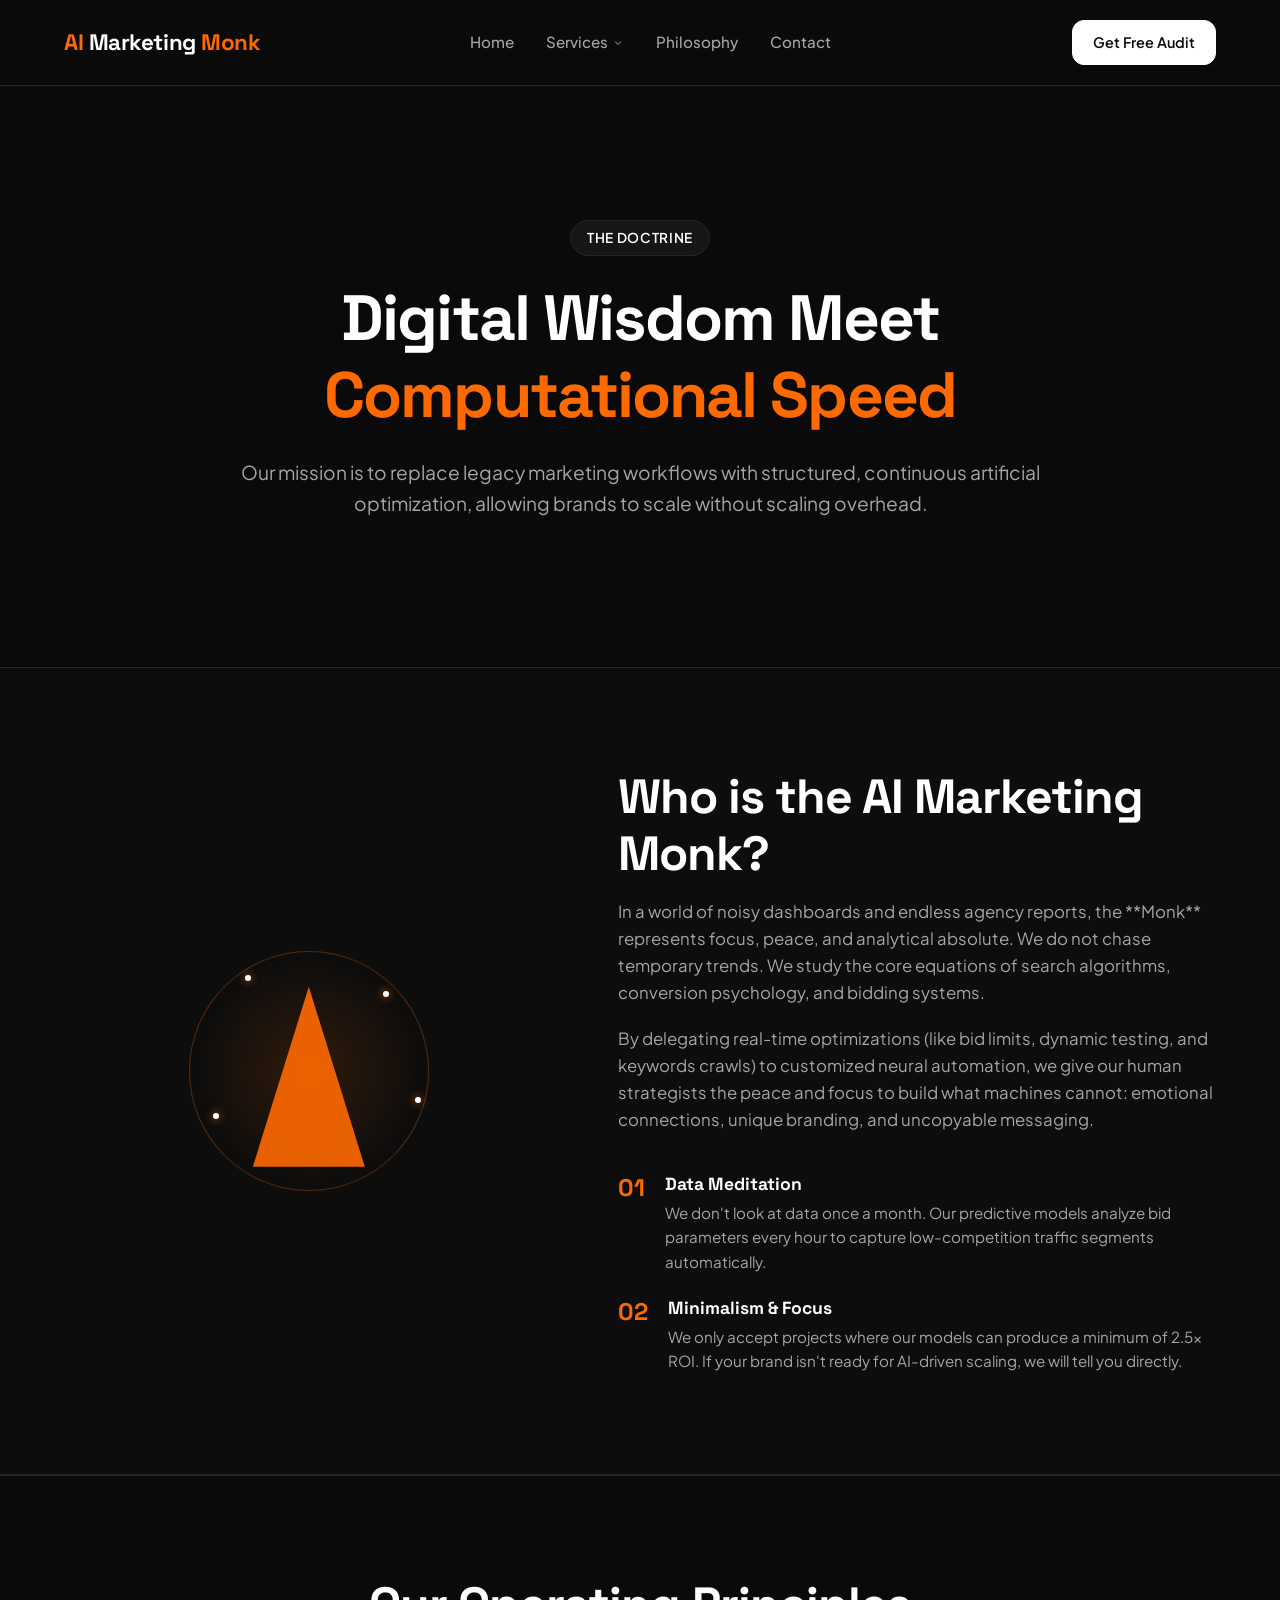
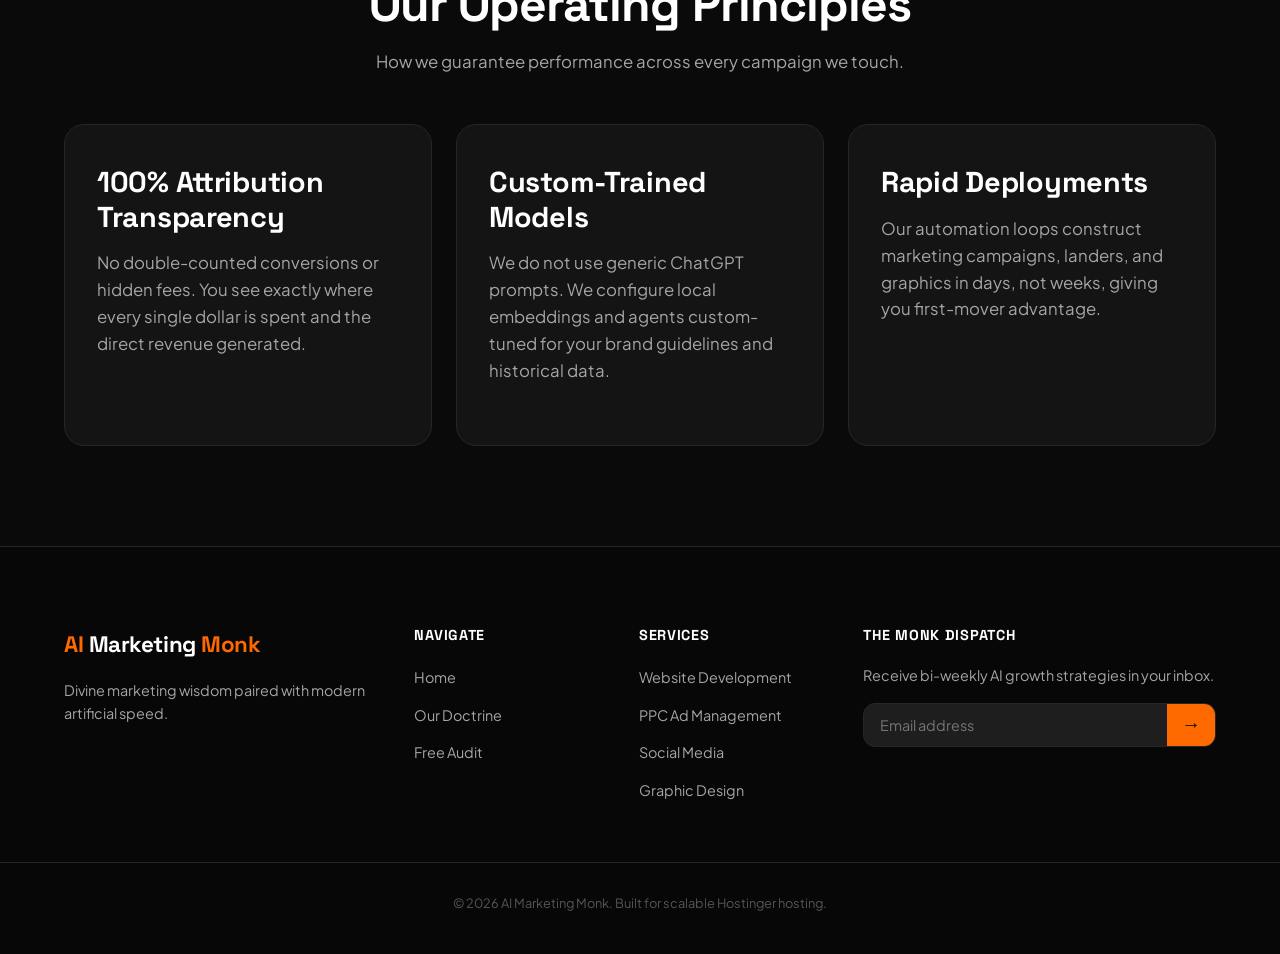
==== about.html @ 3c12ef07 "Initial commit of AI Marketing Monk website" ====
<!DOCTYPE html>
<html lang="en">
<head>
    <meta charset="UTF-8">
    <meta name="viewport" content="width=device-width, initial-scale=1.0">
    <title>Our Philosophy | AI Marketing Monk</title>
    <meta name="description" content="Learn about the doctrine of AI Marketing Monk. We merge high-level digital marketing strategy with cutting-edge artificial intelligence systems.">
    <link rel="stylesheet" href="style.css">
    <!-- Google Fonts for premium typography -->
    <link rel="preconnect" href="https://fonts.googleapis.com">
    <link rel="preconnect" href="https://fonts.gstatic.com" crossorigin>
    <link href="https://fonts.googleapis.com/css2?family=Plus+Jakarta+Sans:wght@300;400;500;600;700;800&family=Space+Grotesk:wght@400;500;700&display=swap" rel="stylesheet">
</head>
<body>

    <!-- Header Navigation -->
    <header class="main-header" id="header">
        <div class="header-container">
            <a href="index.html" class="logo">
                <span class="logo-accent">AI</span> Marketing <span class="logo-accent">Monk</span>
            </a>
            
            <nav class="nav-menu" id="nav-menu">
                <ul>
                    <li><a href="index.html" class="nav-link">Home</a></li>
                    <li class="dropdown">
                        <a href="#" class="nav-link">Services <svg viewBox="0 0 24 24" width="12" height="12" stroke="currentColor" stroke-width="2" fill="none"><polyline points="6 9 12 15 18 9"></polyline></svg></a>
                        <ul class="dropdown-menu">
                            <li><a href="web-development.html" class="dropdown-item">Website Development</a></li>
                            <li><a href="ppc.html" class="dropdown-item">PPC Ad Management</a></li>
                            <li><a href="social-media.html" class="dropdown-item">Social Media Management</a></li>
                            <li><a href="graphic-design.html" class="dropdown-item">Graphic Design</a></li>
                        </ul>
                    </li>
                    <li><a href="about.html" class="nav-link">Philosophy</a></li>
                    <li><a href="contact.html" class="nav-link">Contact</a></li>
                    <li><a href="contact.html" class="nav-cta-mobile">Get Free Audit</a></li>
                </ul>
            </nav>

            <div class="header-actions">
                <a href="contact.html" class="nav-cta">Get Free Audit</a>
                <button class="mobile-toggle" id="mobile-toggle" aria-label="Toggle Navigation Menu">
                    <span class="bar"></span>
                    <span class="bar"></span>
                    <span class="bar"></span>
                </button>
            </div>
        </div>
    </header>

    <main style="padding-top: 120px;">
        <!-- Inner Page Hero -->
        <section class="services-section" style="border: none;">
            <div class="container">
                <div class="section-header text-center" style="max-width: 800px; margin-bottom: 48px;">
                    <div class="badge">The Doctrine</div>
                    <h1>Digital Wisdom Meet <span class="text-orange">Computational Speed</span></h1>
                    <p class="section-desc" style="font-size: 1.2rem;">Our mission is to replace legacy marketing workflows with structured, continuous artificial optimization, allowing brands to scale without scaling overhead.</p>
                </div>
            </div>
        </section>

        <!-- Main Narrative Section -->
        <section class="philosophy-section" style="background-color: #0d0d0d; border-top: 1px solid var(--color-border); border-bottom: 1px solid var(--color-border);">
            <div class="container philosophy-grid">
                <div class="philosophy-visual">
                    <div class="monk-art">
                        <div class="monk-graphic">
                            <div class="glowing-halo"></div>
                            <div class="monk-silhouette" style="background-color: var(--color-primary);"></div>
                            <div class="digital-nodes">
                                <span class="node n1" style="background-color: white;"></span>
                                <span class="node n2" style="background-color: white;"></span>
                                <span class="node n3" style="background-color: white;"></span>
                                <span class="node n4" style="background-color: white;"></span>
                            </div>
                        </div>
                    </div>
                </div>
                <div class="philosophy-content">
                    <h2>Who is the AI Marketing Monk?</h2>
                    <p>In a world of noisy dashboards and endless agency reports, the **Monk** represents focus, peace, and analytical absolute. We do not chase temporary trends. We study the core equations of search algorithms, conversion psychology, and bidding systems.</p>
                    <p>By delegating real-time optimizations (like bid limits, dynamic testing, and keywords crawls) to customized neural automation, we give our human strategists the peace and focus to build what machines cannot: emotional connections, unique branding, and uncopyable messaging.</p>
                    
                    <div class="pillars" style="margin-top: 40px;">
                        <div class="pillar-item">
                            <span class="pillar-num">01</span>
                            <div>
                                <h4>Data Meditation</h4>
                                <p>We don't look at data once a month. Our predictive models analyze bid parameters every hour to capture low-competition traffic segments automatically.</p>
                            </div>
                        </div>
                        <div class="pillar-item">
                            <span class="pillar-num">02</span>
                            <div>
                                <h4>Minimalism & Focus</h4>
                                <p>We only accept projects where our models can produce a minimum of 2.5x ROI. If your brand isn't ready for AI-driven scaling, we will tell you directly.</p>
                            </div>
                        </div>
                    </div>
                </div>
            </div>
        </section>

        <!-- Our Principles -->
        <section class="services-section" style="background-color: var(--bg-main);">
            <div class="container">
                <div class="section-header text-center" style="margin-bottom: 48px;">
                    <h2>Our Operating Principles</h2>
                    <p>How we guarantee performance across every campaign we touch.</p>
                </div>
                <div class="services-grid" style="grid-template-columns: repeat(auto-fit, minmax(300px, 1fr));">
                    <div class="service-card">
                        <h3>100% Attribution Transparency</h3>
                        <p>No double-counted conversions or hidden fees. You see exactly where every single dollar is spent and the direct revenue generated.</p>
                    </div>
                    <div class="service-card">
                        <h3>Custom-Trained Models</h3>
                        <p>We do not use generic ChatGPT prompts. We configure local embeddings and agents custom-tuned for your brand guidelines and historical data.</p>
                    </div>
                    <div class="service-card">
                        <h3>Rapid Deployments</h3>
                        <p>Our automation loops construct marketing campaigns, landers, and graphics in days, not weeks, giving you first-mover advantage.</p>
                    </div>
                </div>
            </div>
        </section>
    </main>

    <!-- Footer -->
    <footer class="footer">
        <div class="container footer-grid">
            <div class="footer-brand">
                <a href="index.html" class="logo">
                    <span class="logo-accent">AI</span> Marketing <span class="logo-accent">Monk</span>
                </a>
                <p>Divine marketing wisdom paired with modern artificial speed.</p>
            </div>
            <div class="footer-links">
                <h5>Navigate</h5>
                <ul>
                    <li><a href="index.html">Home</a></li>
                    <li><a href="about.html">Our Doctrine</a></li>
                    <li><a href="contact.html">Free Audit</a></li>
                </ul>
            </div>
            <div class="footer-links">
                <h5>Services</h5>
                <ul>
                    <li><a href="web-development.html">Website Development</a></li>
                    <li><a href="ppc.html">PPC Ad Management</a></li>
                    <li><a href="social-media.html">Social Media</a></li>
                    <li><a href="graphic-design.html">Graphic Design</a></li>
                </ul>
            </div>
            <div class="footer-subscribe">
                <h5>The Monk Dispatch</h5>
                <p>Receive bi-weekly AI growth strategies in your inbox.</p>
                <form class="subscribe-form" id="newsletter-form" action="#" method="POST">
                    <input type="email" placeholder="Email address" required>
                    <button type="submit" aria-label="Subscribe">→</button>
                </form>
                <div id="subscribe-success" class="subscribe-success hidden">Subscribed!</div>
            </div>
        </div>
        <div class="footer-bottom text-center">
            <p>&copy; 2026 AI Marketing Monk. Built for scalable Hostinger hosting.</p>
        </div>
    </footer>

    <script src="app.js"></script>
</body>
</html>
---- style.css ----
/* CSS Variables & Design System Tokens */
:root {
    --bg-main: #0a0a0a;
    --bg-surface: #141414;
    --bg-surface-elevated: #1e1e1e;
    
    --color-primary: #ff6a00; /* Vibrant Orange */
    --color-primary-hover: #ff8533;
    --color-primary-alpha: rgba(255, 106, 0, 0.15);
    --color-primary-alpha-strong: rgba(255, 106, 0, 0.4);
    
    --color-white: #ffffff;
    --color-muted: #a5a5a5;
    --color-dark-muted: #555555;
    --color-border: #262626;
    
    --font-heading: 'Space Grotesk', sans-serif;
    --font-body: 'Plus Jakarta Sans', sans-serif;
    
    --radius-sm: 6px;
    --radius-md: 12px;
    --radius-lg: 20px;
    --radius-full: 9999px;
    
    --shadow-sm: 0 2px 8px rgba(0, 0, 0, 0.5);
    --shadow-md: 0 8px 24px rgba(0, 0, 0, 0.7);
    --shadow-orange: 0 10px 30px rgba(255, 106, 0, 0.2);
    
    --transition-smooth: all 0.3s cubic-bezier(0.16, 1, 0.3, 1);
}

/* Reset and Base Styles */
* {
    margin: 0;
    padding: 0;
    box-sizing: border-box;
}

html {
    scroll-behavior: smooth;
    background-color: var(--bg-main);
    color: var(--color-white);
    font-family: var(--font-body);
    font-size: 16px;
    line-height: 1.6;
}

body {
    overflow-x: hidden;
}

/* Container */
.container {
    width: 100%;
    max-width: 1200px;
    margin: 0 auto;
    padding: 0 24px;
}

/* Typography */
h1, h2, h3, h4, h5, h6 {
    font-family: var(--font-heading);
    font-weight: 700;
    line-height: 1.2;
    color: var(--color-white);
}

h1 {
    font-size: clamp(2.5rem, 5vw, 4.5rem);
    margin-bottom: 24px;
    letter-spacing: -0.03em;
}

h2 {
    font-size: clamp(2rem, 4vw, 3rem);
    margin-bottom: 16px;
    letter-spacing: -0.02em;
}

h3 {
    font-size: clamp(1.3rem, 2.5vw, 1.8rem);
    margin-bottom: 12px;
    letter-spacing: -0.01em;
}

p {
    color: var(--color-muted);
    font-weight: 400;
    font-size: 1.05rem;
    margin-bottom: 20px;
}

.text-orange {
    color: var(--color-primary);
}

.text-center {
    text-align: center;
}

/* Utility Elements */
.badge {
    display: inline-flex;
    align-items: center;
    gap: 8px;
    background-color: rgba(255, 255, 255, 0.05);
    border: 1px solid var(--color-border);
    padding: 6px 16px;
    border-radius: var(--radius-full);
    font-size: 0.85rem;
    font-weight: 600;
    text-transform: uppercase;
    letter-spacing: 0.05em;
    margin-bottom: 24px;
    color: var(--color-white);
}

.badge-dot {
    width: 8px;
    height: 8px;
    border-radius: 50%;
    background-color: var(--color-primary);
    box-shadow: 0 0 10px var(--color-primary);
    display: inline-block;
}

/* Buttons */
.btn {
    display: inline-flex;
    align-items: center;
    justify-content: center;
    gap: 10px;
    padding: 14px 28px;
    font-size: 1rem;
    font-weight: 600;
    border-radius: var(--radius-md);
    cursor: pointer;
    transition: var(--transition-smooth);
    text-decoration: none;
    font-family: var(--font-body);
}

.btn-primary {
    background-color: var(--color-primary);
    color: var(--bg-main);
    border: 1px solid var(--color-primary);
}

.btn-primary:hover {
    background-color: var(--color-primary-hover);
    border-color: var(--color-primary-hover);
    transform: translateY(-2px);
    box-shadow: var(--shadow-orange);
}

.btn-secondary {
    background-color: transparent;
    color: var(--color-white);
    border: 1px solid var(--color-border);
}

.btn-secondary:hover {
    background-color: rgba(255, 255, 255, 0.05);
    border-color: var(--color-muted);
    transform: translateY(-2px);
}

.btn-block {
    display: flex;
    width: 100%;
}

/* Navigation Header */
.main-header {
    position: fixed;
    top: 0;
    left: 0;
    width: 100%;
    z-index: 100;
    background-color: rgba(10, 10, 10, 0.8);
    backdrop-filter: blur(12px);
    -webkit-backdrop-filter: blur(12px);
    border-bottom: 1px solid var(--color-border);
    transition: var(--transition-smooth);
}

.header-container {
    max-width: 1200px;
    margin: 0 auto;
    padding: 20px 24px;
    display: flex;
    align-items: center;
    justify-content: space-between;
}

.logo {
    font-family: var(--font-heading);
    font-size: 1.4rem;
    font-weight: 700;
    color: var(--color-white);
    text-decoration: none;
    letter-spacing: -0.02em;
}

.logo-accent {
    color: var(--color-primary);
}

.nav-menu ul {
    display: flex;
    list-style: none;
    gap: 32px;
    align-items: center;
}

.nav-link {
    color: var(--color-muted);
    text-decoration: none;
    font-size: 0.95rem;
    font-weight: 500;
    transition: var(--transition-smooth);
    display: flex;
    align-items: center;
    gap: 4px;
}

.nav-link:hover {
    color: var(--color-primary);
}

/* Services Dropdown */
.dropdown {
    position: relative;
}

.dropdown-menu {
    position: absolute;
    top: 100%;
    left: 50%;
    transform: translateX(-50%) translateY(15px);
    background-color: var(--bg-surface);
    border: 1px solid var(--color-border);
    border-radius: var(--radius-md);
    padding: 12px 0;
    min-width: 240px;
    display: flex; /* Always flex but hidden by opacity/visibility */
    flex-direction: column;
    box-shadow: var(--shadow-md);
    z-index: 10;
    opacity: 0;
    visibility: hidden;
    transition: opacity 0.2s ease, transform 0.2s ease, visibility 0.2s ease;
}

.dropdown-menu li {
    width: 100%;
    padding: 0;
}

.dropdown-item {
    display: block;
    padding: 10px 20px;
    color: var(--color-muted);
    text-decoration: none;
    font-size: 0.9rem;
    font-weight: 500;
    transition: var(--transition-smooth);
    text-align: left;
}

.dropdown-item:hover {
    color: var(--color-primary);
    background-color: rgba(255, 255, 255, 0.02);
}

/* Show dropdown when active (for JS) */
.dropdown.open .dropdown-menu {
    opacity: 1;
    visibility: visible;
    transform: translateX(-50%) translateY(5px);
}

@media (max-width: 768px) {
    .dropdown-menu {
        position: static;
        transform: none;
        width: 100%;
        margin-top: 8px;
        background-color: rgba(255, 255, 255, 0.02);
        border: 1px solid var(--color-border);
        box-shadow: none;
        padding: 8px 0;
        opacity: 0;
        visibility: hidden;
        display: none; /* Mobile can use display:none/block for accordion toggles */
    }
    
    .dropdown.open .dropdown-menu {
        display: flex;
        opacity: 1;
        visibility: visible;
    }
}

@keyframes fadeInDown {
    from {
        opacity: 0;
        transform: translateX(-50%) translateY(15px);
    }
    to {
        opacity: 1;
        transform: translateX(-50%) translateY(5px);
    }
}

.nav-cta {
    display: inline-block;
    background-color: var(--color-white);
    color: var(--bg-main);
    padding: 10px 20px;
    border-radius: var(--radius-md);
    text-decoration: none;
    font-size: 0.9rem;
    font-weight: 600;
    transition: var(--transition-smooth);
    border: 1px solid var(--color-white);
}

.nav-cta:hover {
    background-color: transparent;
    color: var(--color-white);
    border-color: var(--color-border);
}

.nav-cta-mobile {
    display: none;
}

.mobile-toggle {
    display: none;
    background: none;
    border: none;
    cursor: pointer;
    flex-direction: column;
    gap: 6px;
}

.mobile-toggle .bar {
    width: 24px;
    height: 2px;
    background-color: var(--color-white);
    transition: var(--transition-smooth);
}

/* Hero Section */
.hero-section {
    position: relative;
    padding: 180px 0 100px 0;
    overflow: hidden;
}

.hero-bg-decoration {
    position: absolute;
    top: -10%;
    right: -10%;
    width: 600px;
    height: 600px;
    background: radial-gradient(circle, rgba(255, 106, 0, 0.08) 0%, rgba(10, 10, 10, 0) 70%);
    z-index: -1;
    pointer-events: none;
}

.hero-grid {
    display: grid;
    grid-template-columns: 1.1fr 0.9fr;
    gap: 64px;
    align-items: center;
}

.hero-lead {
    font-size: 1.2rem;
    margin-bottom: 36px;
    line-height: 1.5;
}

.hero-actions-group {
    display: flex;
    gap: 16px;
    margin-bottom: 48px;
    flex-wrap: wrap;
}

.hero-social-proof p {
    font-size: 0.8rem;
    text-transform: uppercase;
    letter-spacing: 0.05em;
    color: var(--color-dark-muted);
    margin-bottom: 12px;
    font-weight: 600;
}

.proof-logos {
    display: flex;
    gap: 24px;
    flex-wrap: wrap;
    color: var(--color-muted);
    font-family: var(--font-heading);
    font-weight: 500;
    font-size: 0.95rem;
}

/* Dashboard Mockup Visual */
.dashboard-mockup {
    background-color: var(--bg-surface);
    border: 1px solid var(--color-border);
    border-radius: var(--radius-lg);
    overflow: hidden;
    box-shadow: var(--shadow-md);
}

.mockup-header {
    background-color: rgba(255, 255, 255, 0.02);
    border-bottom: 1px solid var(--color-border);
    padding: 14px 20px;
    display: flex;
    align-items: center;
    gap: 8px;
}

.mockup-dot {
    width: 10px;
    height: 10px;
    border-radius: 50%;
    display: inline-block;
}

.mockup-dot.red { background-color: #ff5f56; }
.mockup-dot.yellow { background-color: #ffbd2e; }
.mockup-dot.green { background-color: #27c93f; }

.mockup-title {
    margin-left: 12px;
    font-size: 0.8rem;
    font-weight: 600;
    color: var(--color-dark-muted);
    text-transform: uppercase;
    letter-spacing: 0.05em;
}

.mockup-body {
    padding: 24px;
}

.metric-row {
    display: grid;
    grid-template-columns: 1fr 1fr;
    gap: 16px;
    margin-bottom: 24px;
}

.metric-card {
    background-color: var(--bg-surface-elevated);
    border: 1px solid var(--color-border);
    border-radius: var(--radius-md);
    padding: 16px;
}

.metric-label {
    display: block;
    font-size: 0.75rem;
    color: var(--color-muted);
    margin-bottom: 4px;
    text-transform: uppercase;
    font-weight: 600;
}

.metric-val {
    font-family: var(--font-heading);
    font-size: 1.6rem;
    font-weight: 700;
}

.chart-container {
    background-color: var(--bg-surface-elevated);
    border: 1px solid var(--color-border);
    border-radius: var(--radius-md);
    padding: 20px;
    margin-bottom: 20px;
}

.chart-header {
    display: flex;
    justify-content: space-between;
    font-size: 0.8rem;
    font-weight: 600;
    margin-bottom: 24px;
}

.chart-legend {
    display: flex;
    align-items: center;
    gap: 6px;
    color: var(--color-muted);
}

.legend-color-orange {
    width: 8px;
    height: 8px;
    background-color: var(--color-primary);
    border-radius: 50%;
    display: inline-block;
}

.chart-bars {
    display: flex;
    justify-content: space-between;
    align-items: flex-end;
    height: 100px;
    padding-bottom: 8px;
}

.bar-col {
    display: flex;
    flex-direction: column;
    align-items: center;
    gap: 8px;
    width: calc(100% / 6 - 8px);
}

.bar-fill {
    width: 100%;
    background-color: rgba(255, 255, 255, 0.05);
    border-radius: 4px;
    transition: height 1s ease-in-out;
}

.bar-fill.active {
    background-color: var(--color-primary);
    box-shadow: 0 0 12px var(--color-primary);
}

.bar-col span {
    font-size: 0.7rem;
    color: var(--color-dark-muted);
    font-weight: 600;
}

.live-activity {
    border-top: 1px solid var(--color-border);
    padding-top: 16px;
}

.activity-item {
    display: flex;
    align-items: center;
    gap: 12px;
    font-size: 0.8rem;
    color: var(--color-muted);
}

.activity-status-dot {
    width: 6px;
    height: 6px;
    background-color: #27c93f;
    border-radius: 50%;
    animation: pulse 1.8s infinite;
}

@keyframes pulse {
    0% { transform: scale(0.9); opacity: 0.8; }
    50% { transform: scale(1.2); opacity: 1; }
    100% { transform: scale(0.9); opacity: 0.8; }
}

/* Services Section */
.services-section {
    padding: 100px 0;
    border-top: 1px solid var(--color-border);
    background-color: var(--bg-main);
}

.section-header {
    max-width: 600px;
    margin: 0 auto 64px auto;
}

.sub-title {
    margin-bottom: 16px;
}

.section-desc {
    font-size: 1.1rem;
}

.services-grid {
    display: grid;
    grid-template-columns: repeat(auto-fit, minmax(250px, 1fr));
    gap: 24px;
}

.service-card {
    background-color: var(--bg-surface);
    border: 1px solid var(--color-border);
    border-radius: var(--radius-lg);
    padding: 40px 32px;
    transition: var(--transition-smooth);
}

.service-card:hover {
    border-color: var(--color-primary);
    transform: translateY(-6px);
    box-shadow: var(--shadow-sm);
}

.service-icon {
    width: 48px;
    height: 48px;
    border-radius: var(--radius-md);
    background-color: var(--color-primary-alpha);
    color: var(--color-primary);
    display: flex;
    align-items: center;
    justify-content: center;
    margin-bottom: 24px;
}

.service-card h3 {
    margin-bottom: 16px;
}

.service-features {
    list-style: none;
    border-top: 1px solid var(--color-border);
    margin-top: 24px;
    padding-top: 20px;
}

.service-features li {
    font-size: 0.85rem;
    color: var(--color-muted);
    margin-bottom: 8px;
    display: flex;
    align-items: center;
    gap: 8px;
}

.service-features li::before {
    content: "▫";
    color: var(--color-primary);
    font-weight: bold;
}

/* Calculator Section */
.calculator-section {
    padding: 100px 0;
    background-color: #0d0d0d;
    border-top: 1px solid var(--color-border);
    border-bottom: 1px solid var(--color-border);
}

.calculator-grid {
    display: grid;
    grid-template-columns: 0.95fr 1.05fr;
    gap: 64px;
    align-items: center;
}

.calculator-info h2 {
    margin-top: 12px;
}

.calculator-assumptions {
    margin-top: 36px;
    display: flex;
    flex-direction: column;
    gap: 24px;
}

.assumption-item {
    display: flex;
    gap: 16px;
}

.icon-check {
    color: var(--color-primary);
    font-weight: bold;
    font-size: 1.2rem;
    line-height: 1;
}

.assumption-item strong {
    display: block;
    font-size: 1rem;
    margin-bottom: 4px;
    color: var(--color-white);
}

.assumption-item p {
    font-size: 0.9rem;
    margin: 0;
}

/* Calculator Card */
.calculator-card {
    background-color: var(--bg-surface);
    border: 1px solid var(--color-border);
    border-radius: var(--radius-lg);
    padding: 40px;
    box-shadow: var(--shadow-md);
}

.calculator-inputs {
    display: flex;
    flex-direction: column;
    gap: 28px;
    margin-bottom: 32px;
}

.input-group {
    display: flex;
    flex-direction: column;
    gap: 8px;
}

.range-labels {
    display: flex;
    justify-content: space-between;
    align-items: center;
}

.range-labels label {
    font-size: 0.9rem;
    font-weight: 600;
    color: var(--color-muted);
}

.range-value {
    font-family: var(--font-heading);
    color: var(--color-primary);
    font-weight: 700;
    font-size: 1.1rem;
}

.slider {
    -webkit-appearance: none;
    width: 100%;
    height: 6px;
    border-radius: var(--radius-full);
    background: var(--color-border);
    outline: none;
    transition: opacity .2s;
}

.slider::-webkit-slider-thumb {
    -webkit-appearance: none;
    appearance: none;
    width: 20px;
    height: 20px;
    border-radius: 50%;
    background: var(--color-primary);
    cursor: pointer;
    box-shadow: 0 0 10px rgba(255, 106, 0, 0.4);
    transition: transform 0.1s;
}

.slider::-webkit-slider-thumb:hover {
    transform: scale(1.15);
}

.slider::-moz-range-thumb {
    width: 20px;
    height: 20px;
    border-radius: 50%;
    background: var(--color-primary);
    cursor: pointer;
    box-shadow: 0 0 10px rgba(255, 106, 0, 0.4);
    transition: transform 0.1s;
}

.slider::-moz-range-thumb:hover {
    transform: scale(1.15);
}

.form-select {
    background-color: var(--bg-surface-elevated);
    border: 1px solid var(--color-border);
    color: var(--color-white);
    padding: 12px 16px;
    border-radius: var(--radius-md);
    outline: none;
    font-family: var(--font-body);
    font-size: 0.95rem;
    cursor: pointer;
}

.calculator-results {
    display: grid;
    grid-template-columns: 1fr 1fr;
    gap: 16px;
    border-top: 1px solid var(--color-border);
    padding-top: 32px;
    margin-bottom: 24px;
}

.result-box {
    background-color: rgba(255, 255, 255, 0.02);
    border: 1px solid var(--color-border);
    border-radius: var(--radius-md);
    padding: 20px;
    text-align: center;
}

.result-box.highlighted {
    border-color: var(--color-primary-alpha-strong);
    background-color: rgba(255, 106, 0, 0.02);
}

.result-title {
    display: block;
    font-size: 0.75rem;
    font-weight: 600;
    text-transform: uppercase;
    letter-spacing: 0.05em;
    margin-bottom: 8px;
    color: var(--color-muted);
}

.result-number {
    display: block;
    font-family: var(--font-heading);
    font-size: 1.8rem;
    font-weight: 700;
    margin-bottom: 4px;
}

.result-sub {
    font-size: 0.8rem;
    color: var(--color-dark-muted);
    font-weight: 500;
}

.results-footer {
    text-align: center;
    background-color: rgba(255, 255, 255, 0.02);
    border: 1px solid var(--color-border);
    border-radius: var(--radius-md);
    padding: 12px;
}

.results-footer p {
    font-size: 0.95rem;
    margin: 0;
    color: var(--color-muted);
}

.results-footer p span {
    font-weight: 700;
}

/* Philosophy Section (About Us) */
.philosophy-section {
    padding: 100px 0;
    background-color: var(--bg-main);
}

.philosophy-grid {
    display: grid;
    grid-template-columns: 0.9fr 1.1fr;
    gap: 64px;
    align-items: center;
}

.monk-graphic {
    position: relative;
    width: 320px;
    height: 320px;
    margin: 0 auto;
}

.glowing-halo {
    position: absolute;
    top: 50%;
    left: 50%;
    transform: translate(-50%, -50%);
    width: 240px;
    height: 240px;
    border-radius: 50%;
    background: radial-gradient(circle, rgba(255, 106, 0, 0.15) 0%, rgba(10, 10, 10, 0) 70%);
    border: 1px solid rgba(255, 106, 0, 0.3);
}

.monk-silhouette {
    position: absolute;
    bottom: 20%;
    left: 50%;
    transform: translateX(-50%);
    width: 140px;
    height: 180px;
    background-color: var(--color-white);
    clip-path: polygon(50% 0%, 90% 100%, 10% 100%);
    opacity: 0.9;
}

.digital-nodes .node {
    position: absolute;
    width: 6px;
    height: 6px;
    background-color: var(--color-primary);
    border-radius: 50%;
    box-shadow: 0 0 8px var(--color-primary);
}

.digital-nodes .n1 { top: 20%; left: 30%; }
.digital-nodes .n2 { top: 25%; right: 25%; }
.digital-nodes .n3 { bottom: 35%; left: 20%; }
.digital-nodes .n4 { bottom: 40%; right: 15%; }

.pillars {
    margin-top: 36px;
    display: flex;
    flex-direction: column;
    gap: 24px;
}

.pillar-item {
    display: flex;
    gap: 20px;
}

.pillar-num {
    font-family: var(--font-heading);
    font-size: 1.5rem;
    font-weight: 700;
    color: var(--color-primary);
    line-height: 1.2;
}

.pillar-item h4 {
    margin-bottom: 6px;
    font-size: 1.1rem;
}

.pillar-item p {
    font-size: 0.95rem;
    margin: 0;
}

/* Results Metrics Section */
.results-section {
    padding: 100px 0;
    background-color: #0d0d0d;
    border-top: 1px solid var(--color-border);
}

.results-grid {
    display: grid;
    grid-template-columns: repeat(auto-fit, minmax(250px, 1fr));
    gap: 24px;
}

.result-card {
    background-color: var(--bg-surface);
    border: 1px solid var(--color-border);
    border-radius: var(--radius-lg);
    padding: 40px;
    text-align: center;
    transition: var(--transition-smooth);
}

.result-card:hover {
    border-color: var(--color-primary);
}

.card-metric {
    font-family: var(--font-heading);
    font-size: 3.5rem;
    font-weight: 700;
    color: var(--color-primary);
    margin-bottom: 12px;
    line-height: 1;
}

.result-card h4 {
    margin-bottom: 12px;
}

.result-card p {
    margin: 0;
    font-size: 0.95rem;
}

/* Contact Form Section */
.contact-section {
    padding: 100px 0;
    background-color: var(--bg-main);
    border-top: 1px solid var(--color-border);
}

.contact-grid {
    display: grid;
    grid-template-columns: 0.9fr 1.1fr;
    gap: 64px;
    align-items: center;
}

.contact-details {
    margin-top: 36px;
    display: flex;
    flex-direction: column;
    gap: 16px;
}

.contact-detail-item {
    display: flex;
    align-items: center;
    gap: 16px;
    color: var(--color-muted);
}

.contact-detail-item svg {
    color: var(--color-primary);
}

.contact-form-container {
    background-color: var(--bg-surface);
    border: 1px solid var(--color-border);
    border-radius: var(--radius-lg);
    padding: 40px;
    position: relative;
    min-height: 480px;
}

.contact-form {
    display: flex;
    flex-direction: column;
    gap: 20px;
    transition: opacity 0.3s ease;
}

.contact-form.hidden {
    opacity: 0;
    pointer-events: none;
}

.form-row {
    display: grid;
    grid-template-columns: 1fr 1fr;
    gap: 16px;
}

.form-group {
    display: flex;
    flex-direction: column;
    gap: 8px;
}

.form-group label {
    font-size: 0.85rem;
    font-weight: 600;
    color: var(--color-muted);
}

.form-group input,
.form-group textarea,
.form-group select {
    background-color: var(--bg-surface-elevated);
    border: 1px solid var(--color-border);
    border-radius: var(--radius-md);
    padding: 12px 16px;
    color: var(--color-white);
    font-family: var(--font-body);
    font-size: 0.95rem;
    outline: none;
    transition: var(--transition-smooth);
}

.form-group input:focus,
.form-group textarea:focus,
.form-group select:focus {
    border-color: var(--color-primary);
}

/* Success States */
.form-success-state {
    position: absolute;
    top: 50%;
    left: 50%;
    transform: translate(-50%, -50%);
    width: calc(100% - 80px);
    text-align: center;
    display: flex;
    flex-direction: column;
    align-items: center;
    gap: 16px;
    opacity: 1;
    transition: opacity 0.3s ease;
}

.form-success-state.hidden {
    opacity: 0;
    pointer-events: none;
    display: none;
}

.success-icon {
    width: 64px;
    height: 64px;
    border-radius: 50%;
    background-color: var(--color-primary-alpha);
    color: var(--color-primary);
    display: flex;
    align-items: center;
    justify-content: center;
    font-size: 1.8rem;
    font-weight: bold;
}

/* Footer styling */
.footer {
    background-color: #070707;
    border-top: 1px solid var(--color-border);
    padding: 80px 0 40px 0;
}

.footer-grid {
    display: grid;
    grid-template-columns: 1.2fr 0.7fr 0.7fr 1.4fr;
    gap: 48px;
    margin-bottom: 60px;
}

.footer-brand p {
    margin-top: 16px;
    font-size: 0.9rem;
}

.footer-links h5,
.footer-subscribe h5 {
    font-size: 0.9rem;
    text-transform: uppercase;
    letter-spacing: 0.05em;
    color: var(--color-white);
    margin-bottom: 20px;
}

.footer-links ul {
    list-style: none;
    display: flex;
    flex-direction: column;
    gap: 12px;
}

.footer-links a {
    color: var(--color-muted);
    text-decoration: none;
    font-size: 0.9rem;
    transition: var(--transition-smooth);
}

.footer-links a:hover {
    color: var(--color-primary);
}

.footer-subscribe p {
    font-size: 0.9rem;
    margin-bottom: 16px;
}

.subscribe-form {
    display: flex;
    border: 1px solid var(--color-border);
    border-radius: var(--radius-md);
    overflow: hidden;
    background-color: var(--bg-surface-elevated);
}

.subscribe-form input {
    flex: 1;
    background: none;
    border: none;
    padding: 12px 16px;
    color: var(--color-white);
    font-family: var(--font-body);
    font-size: 0.9rem;
    outline: none;
}

.subscribe-form button {
    background-color: var(--color-primary);
    color: var(--bg-main);
    border: none;
    width: 48px;
    cursor: pointer;
    font-weight: bold;
    font-size: 1.2rem;
    transition: var(--transition-smooth);
}

.subscribe-form button:hover {
    background-color: var(--color-primary-hover);
}

.subscribe-success {
    font-size: 0.85rem;
    color: var(--color-primary);
    margin-top: 8px;
}

.subscribe-success.hidden {
    display: none;
}

.footer-bottom {
    border-top: 1px solid var(--color-border);
    padding-top: 30px;
}

.footer-bottom p {
    font-size: 0.8rem;
    color: var(--color-dark-muted);
    margin: 0;
}

/* Responsive Rules */
@media (max-width: 991px) {
    .hero-grid,
    .calculator-grid,
    .philosophy-grid,
    .contact-grid {
        grid-template-columns: 1fr;
        gap: 48px;
    }
    
    .hero-visual,
    .philosophy-visual {
        order: -1;
    }
    
    .footer-grid {
        grid-template-columns: 1fr 1fr;
        gap: 36px;
    }
}

@media (max-width: 768px) {
    .nav-menu {
        position: fixed;
        top: 73px;
        left: -100%;
        width: 100%;
        height: calc(100vh - 73px);
        background-color: var(--bg-main);
        transition: var(--transition-smooth);
        padding: 40px 24px;
        border-top: 1px solid var(--color-border);
        overflow-y: auto;
    }
    
    .nav-menu.active {
        left: 0;
    }
    
    .nav-menu ul {
        flex-direction: column;
        gap: 24px;
        align-items: flex-start;
        width: 100%;
    }
    
    .nav-link {
        font-size: 1.2rem;
        width: 100%;
        display: flex;
        justify-content: space-between;
        align-items: center;
    }
    
    /* Mobile Dropdown styles */
    .dropdown {
        width: 100%;
    }
    
    .dropdown-menu {
        position: static;
        transform: none;
        width: 100%;
        margin-top: 8px;
        background-color: rgba(255, 255, 255, 0.02);
        border: 1px solid var(--color-border);
        box-shadow: none;
        padding: 8px 0;
    }
    
    .dropdown.open .dropdown-menu {
        display: flex;
    }
    
    .dropdown-item {
        padding: 10px 20px;
        font-size: 1rem;
    }
    
    .nav-cta {
        display: none;
    }
    
    .nav-cta-mobile {
        display: block;
        text-align: center;
        background-color: var(--color-primary);
        color: var(--bg-main);
        padding: 14px;
        border-radius: var(--radius-md);
        text-decoration: none;
        font-weight: 600;
        margin-top: 12px;
        width: 100%;
    }
    
    .mobile-toggle {
        display: flex;
    }
    
    .mobile-toggle.active .bar:nth-child(1) {
        transform: translateY(8px) rotate(45deg);
    }
    
    .mobile-toggle.active .bar:nth-child(2) {
        opacity: 0;
    }
    
    .mobile-toggle.active .bar:nth-child(3) {
        transform: translateY(-8px) rotate(-45deg);
    }
    
    .form-row {
        grid-template-columns: 1fr;
    }
    
    .calculator-results {
        grid-template-columns: 1fr;
    }
    
    .footer-grid {
        grid-template-columns: 1fr;
    }
}
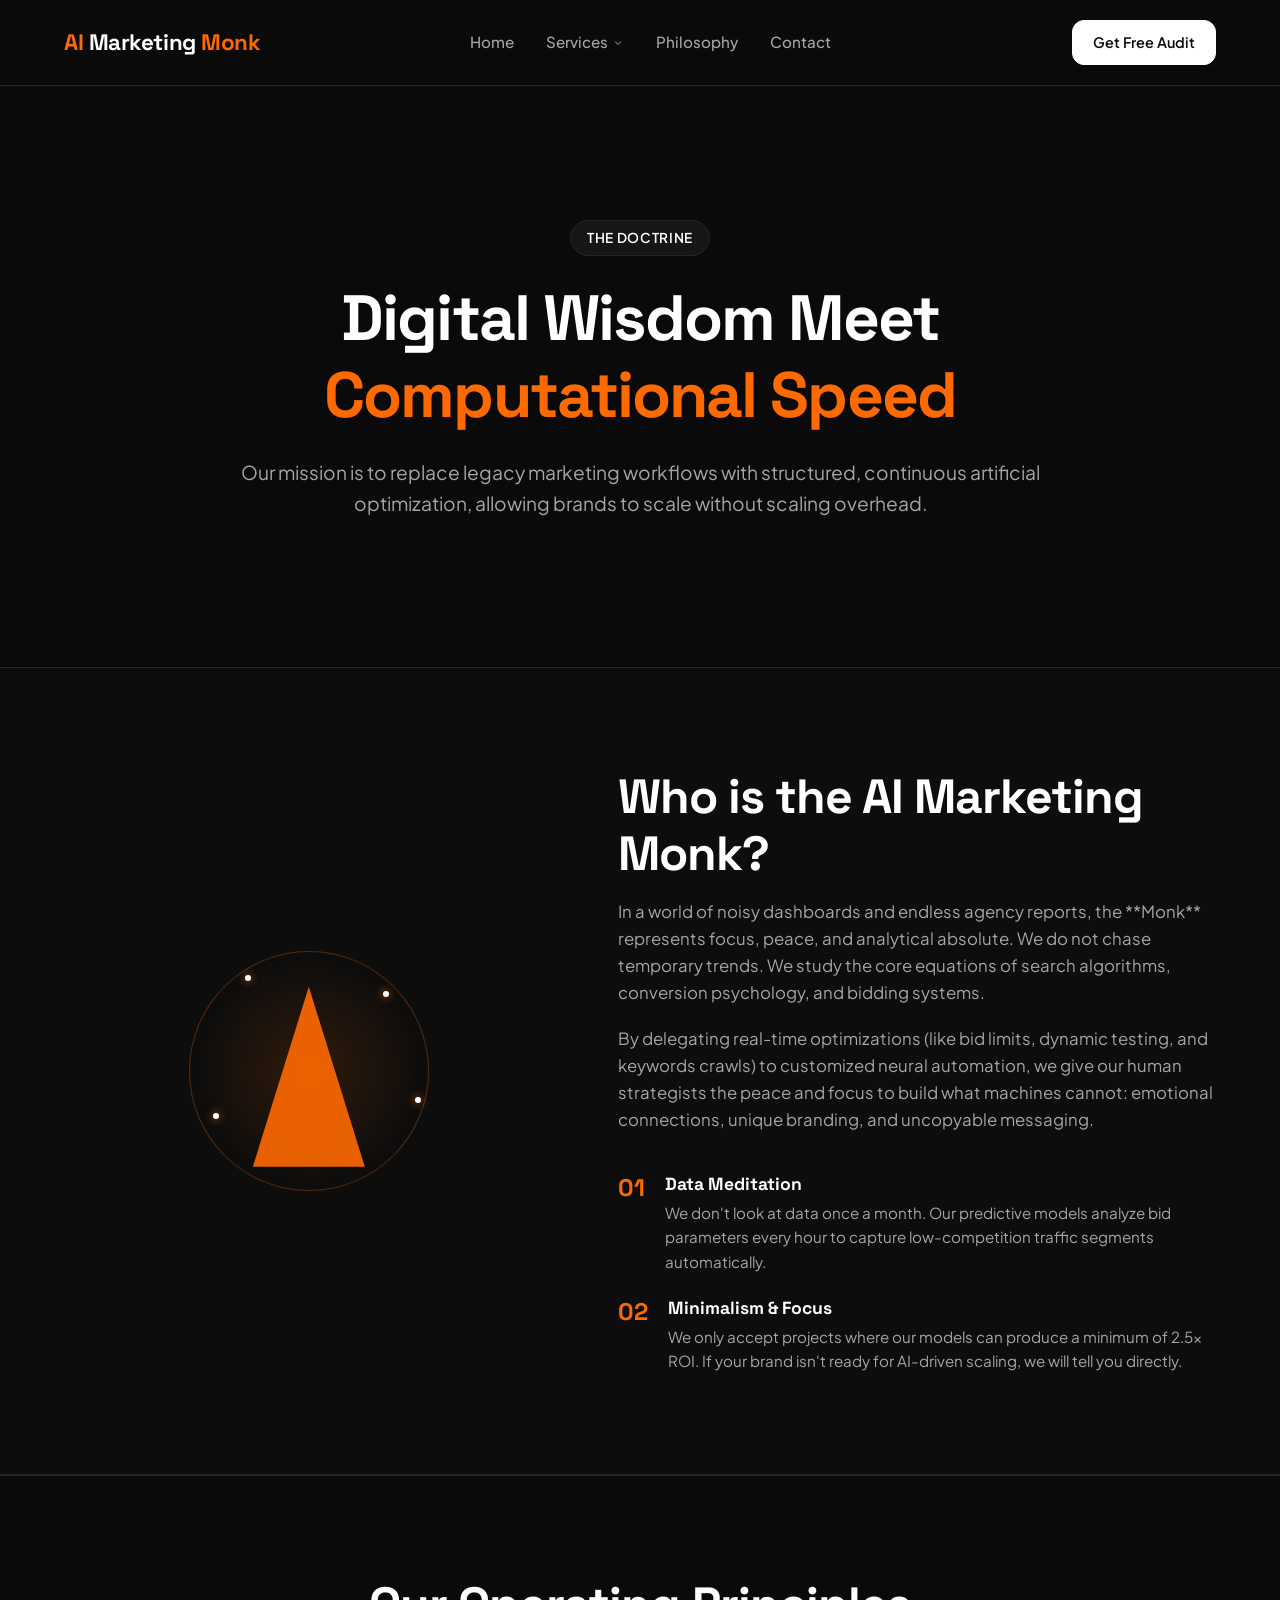
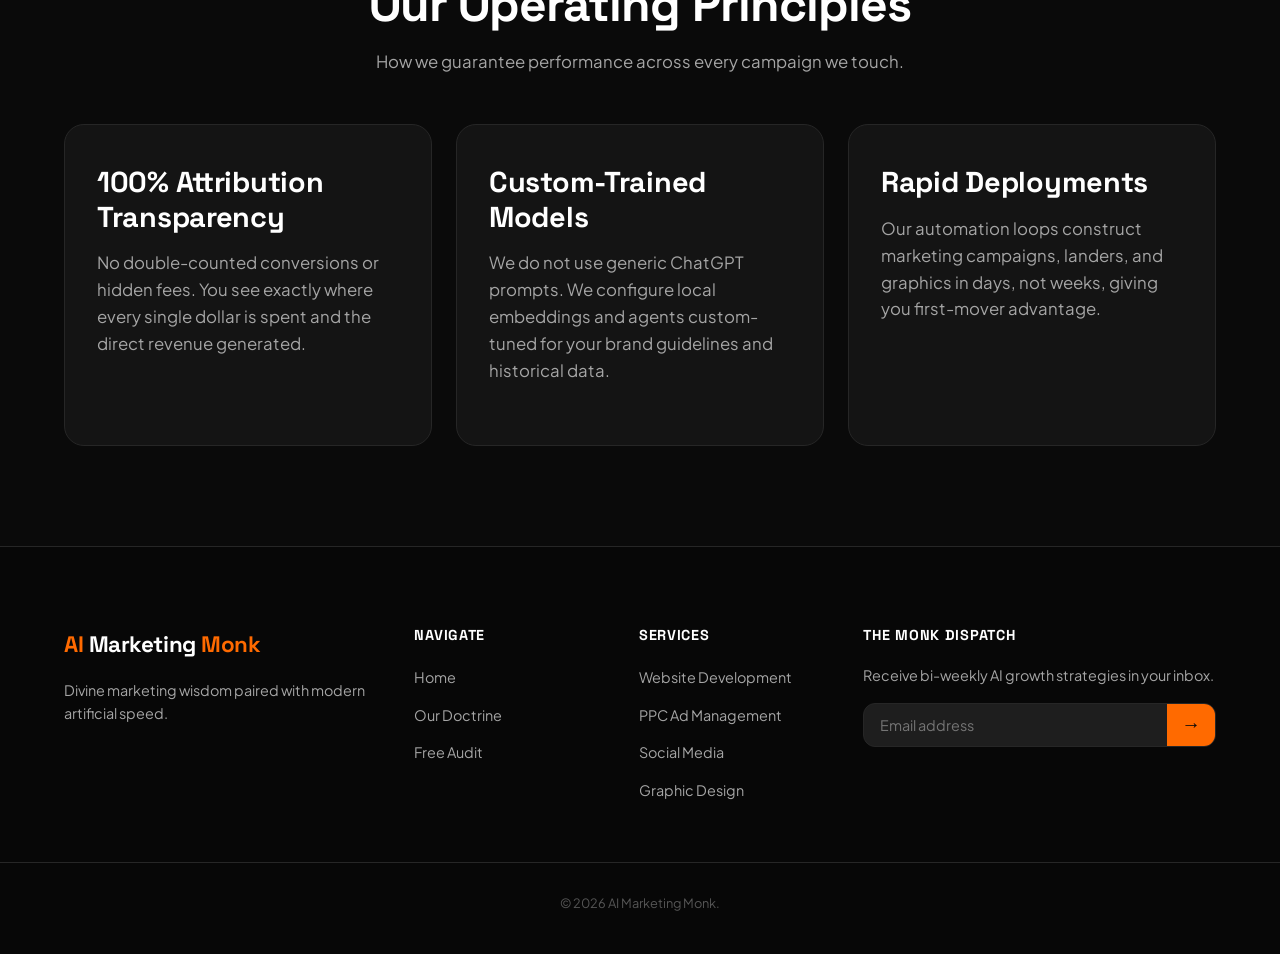
==== commit 4bfc7f83: "Remove Hostinger reference from footers" ====
--- a/about.html
+++ b/about.html
@@ -10,6 +10,15 @@
     <link rel="preconnect" href="https://fonts.googleapis.com">
     <link rel="preconnect" href="https://fonts.gstatic.com" crossorigin>
     <link href="https://fonts.googleapis.com/css2?family=Plus+Jakarta+Sans:wght@300;400;500;600;700;800&family=Space+Grotesk:wght@400;500;700&display=swap" rel="stylesheet">
+    <!-- Google tag (gtag.js) -->
+    <script async src="https://www.googletagmanager.com/gtag/js?id=G-MKL8KQ5FQW"></script>
+    <script>
+      window.dataLayer = window.dataLayer || [];
+      function gtag(){dataLayer.push(arguments);}
+      gtag('js', new Date());
+
+      gtag('config', 'G-MKL8KQ5FQW');
+    </script>
 </head>
 <body>
 
@@ -165,7 +174,7 @@
             </div>
         </div>
         <div class="footer-bottom text-center">
-            <p>&copy; 2026 AI Marketing Monk. Built for scalable Hostinger hosting.</p>
+            <p>&copy; 2026 AI Marketing Monk. </p>
         </div>
     </footer>
 
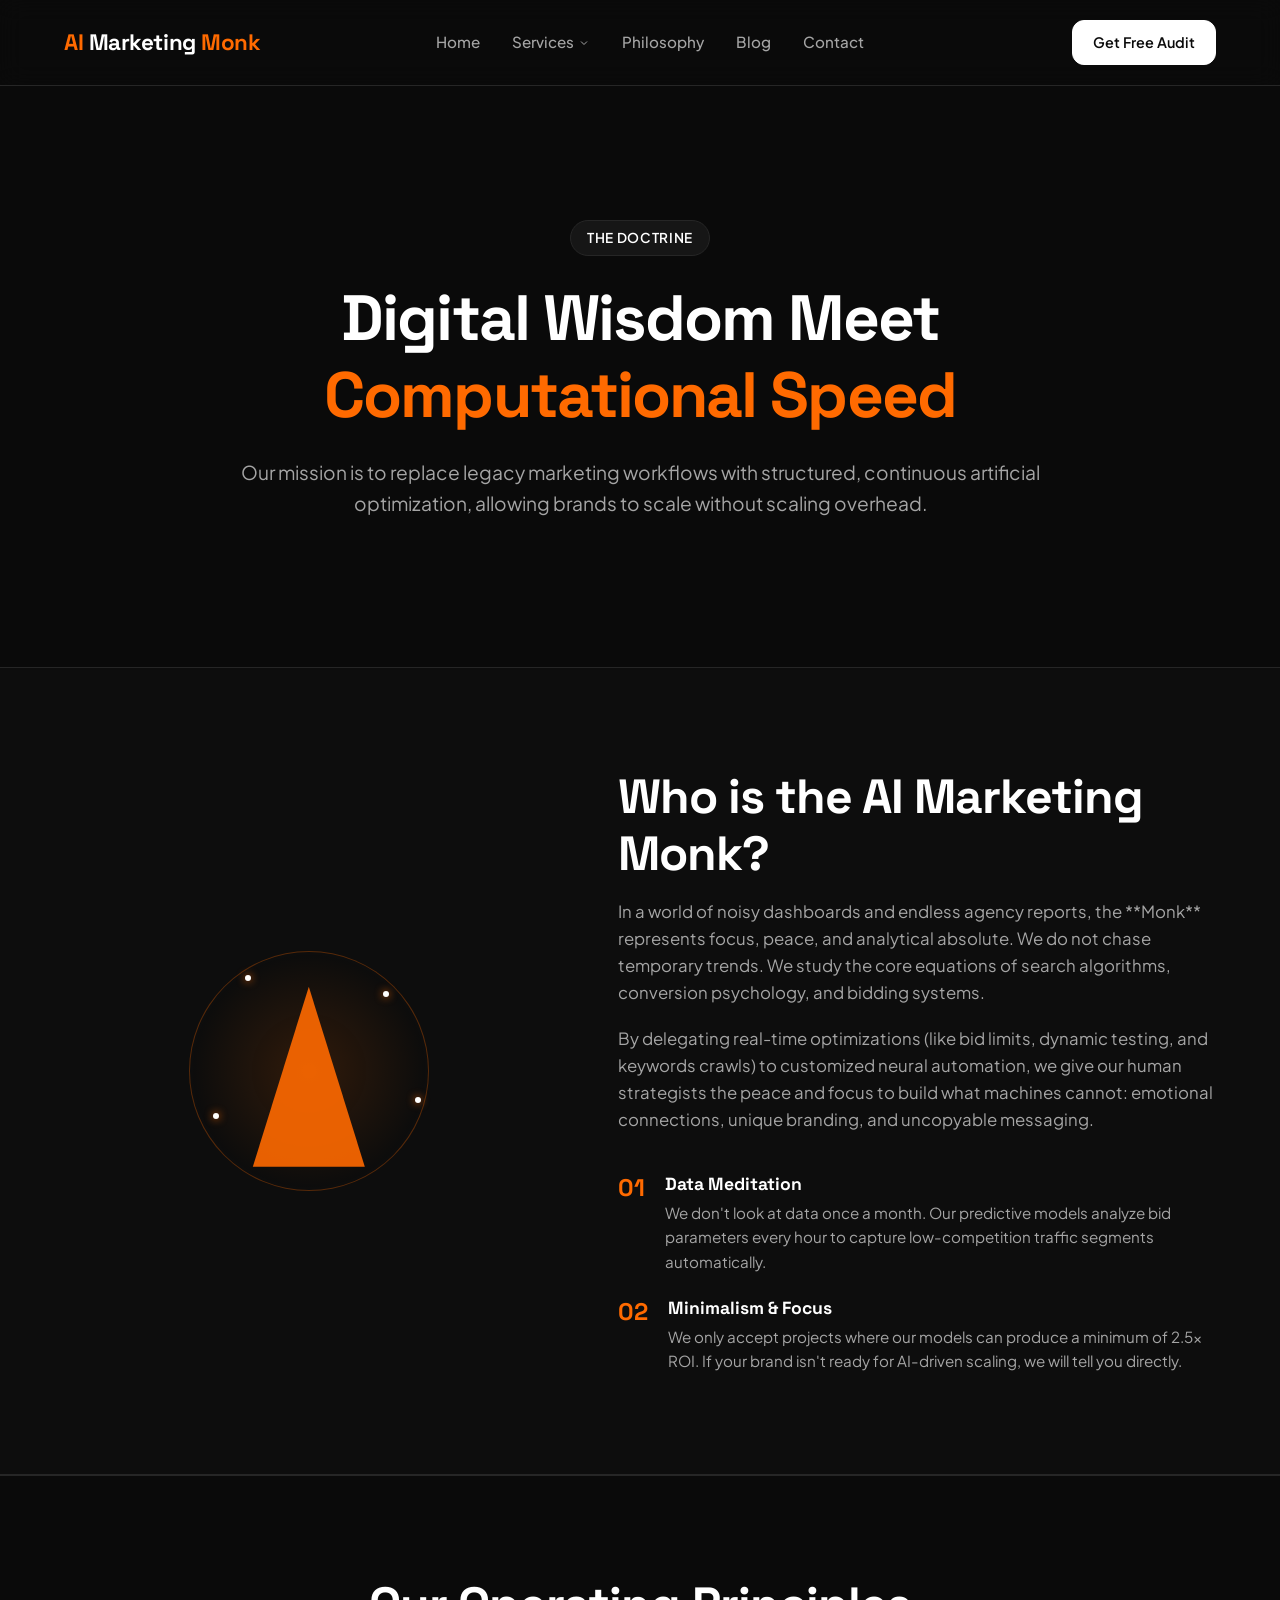
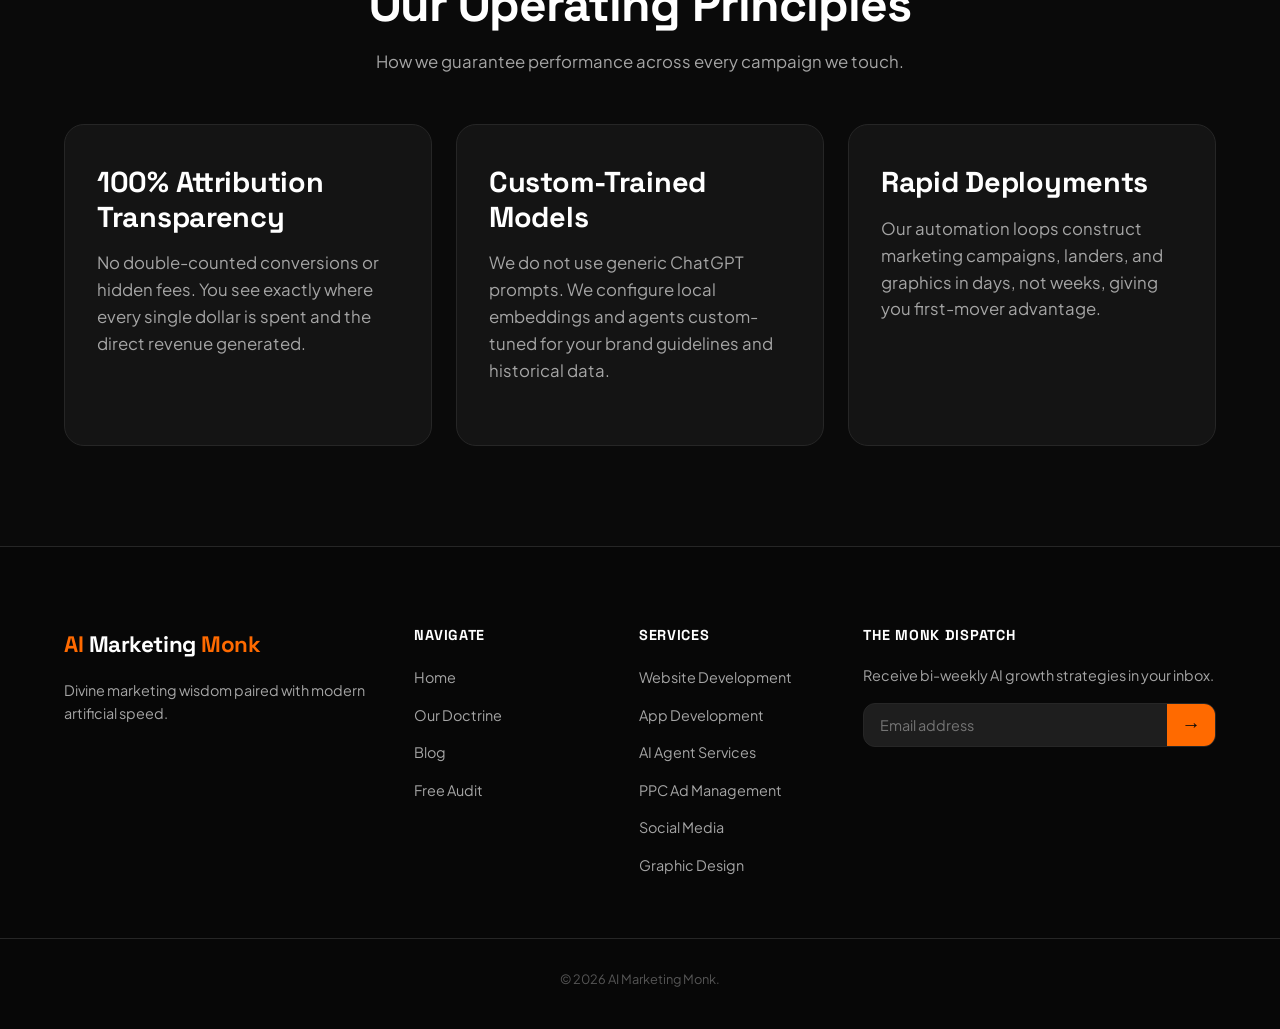
==== commit 3f42ba88: "Add App Dev and AI Agent service pages, index updates, sitemap, and robots.txt" ====
--- a/about.html
+++ b/about.html
@@ -36,12 +36,15 @@
                         <a href="#" class="nav-link">Services <svg viewBox="0 0 24 24" width="12" height="12" stroke="currentColor" stroke-width="2" fill="none"><polyline points="6 9 12 15 18 9"></polyline></svg></a>
                         <ul class="dropdown-menu">
                             <li><a href="web-development.html" class="dropdown-item">Website Development</a></li>
+                            <li><a href="app-development.html" class="dropdown-item">App Development</a></li>
+                            <li><a href="ai-agents.html" class="dropdown-item">AI Agent Services</a></li>
                             <li><a href="ppc.html" class="dropdown-item">PPC Ad Management</a></li>
                             <li><a href="social-media.html" class="dropdown-item">Social Media Management</a></li>
                             <li><a href="graphic-design.html" class="dropdown-item">Graphic Design</a></li>
                         </ul>
                     </li>
                     <li><a href="about.html" class="nav-link">Philosophy</a></li>
+                    <li><a href="blog.html" class="nav-link">Blog</a></li>
                     <li><a href="contact.html" class="nav-link">Contact</a></li>
                     <li><a href="contact.html" class="nav-cta-mobile">Get Free Audit</a></li>
                 </ul>
@@ -151,6 +154,7 @@
                 <ul>
                     <li><a href="index.html">Home</a></li>
                     <li><a href="about.html">Our Doctrine</a></li>
+                    <li><a href="blog.html">Blog</a></li>
                     <li><a href="contact.html">Free Audit</a></li>
                 </ul>
             </div>
@@ -158,6 +162,8 @@
                 <h5>Services</h5>
                 <ul>
                     <li><a href="web-development.html">Website Development</a></li>
+                    <li><a href="app-development.html">App Development</a></li>
+                    <li><a href="ai-agents.html">AI Agent Services</a></li>
                     <li><a href="ppc.html">PPC Ad Management</a></li>
                     <li><a href="social-media.html">Social Media</a></li>
                     <li><a href="graphic-design.html">Graphic Design</a></li>
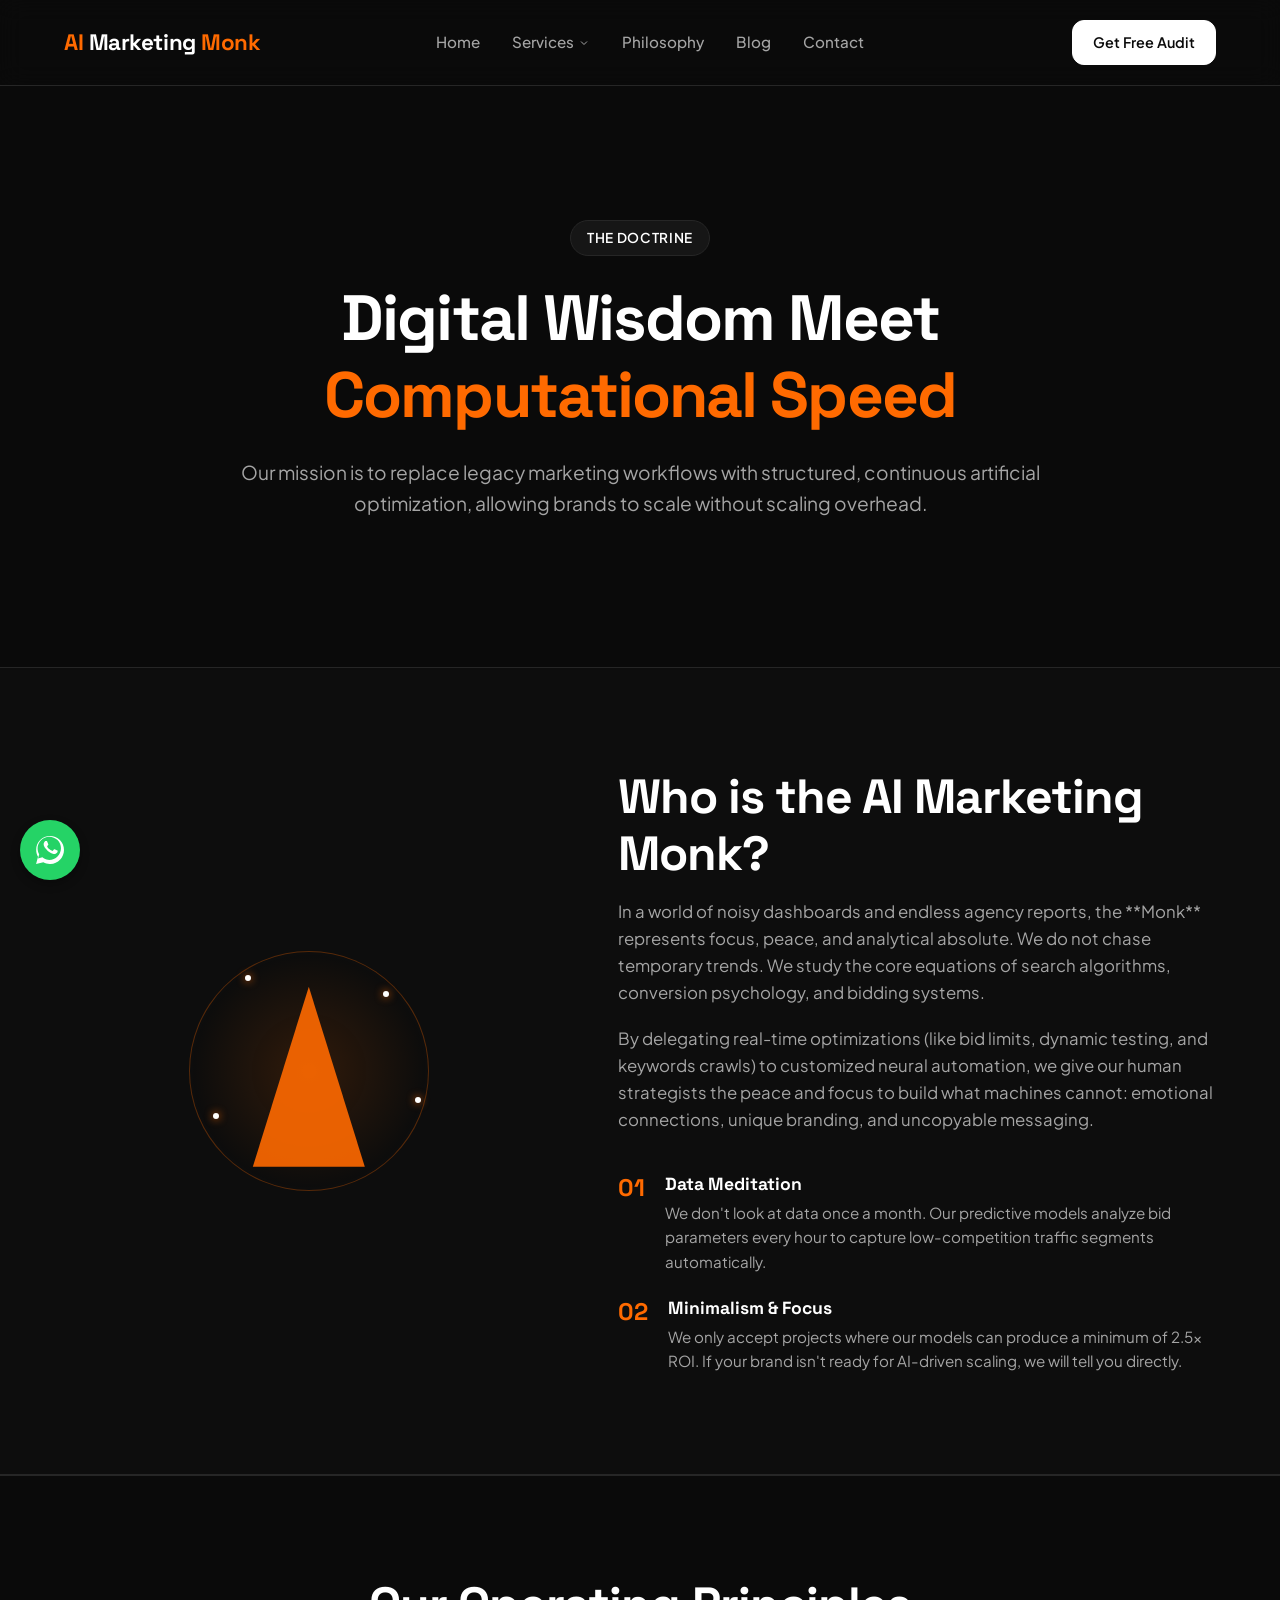
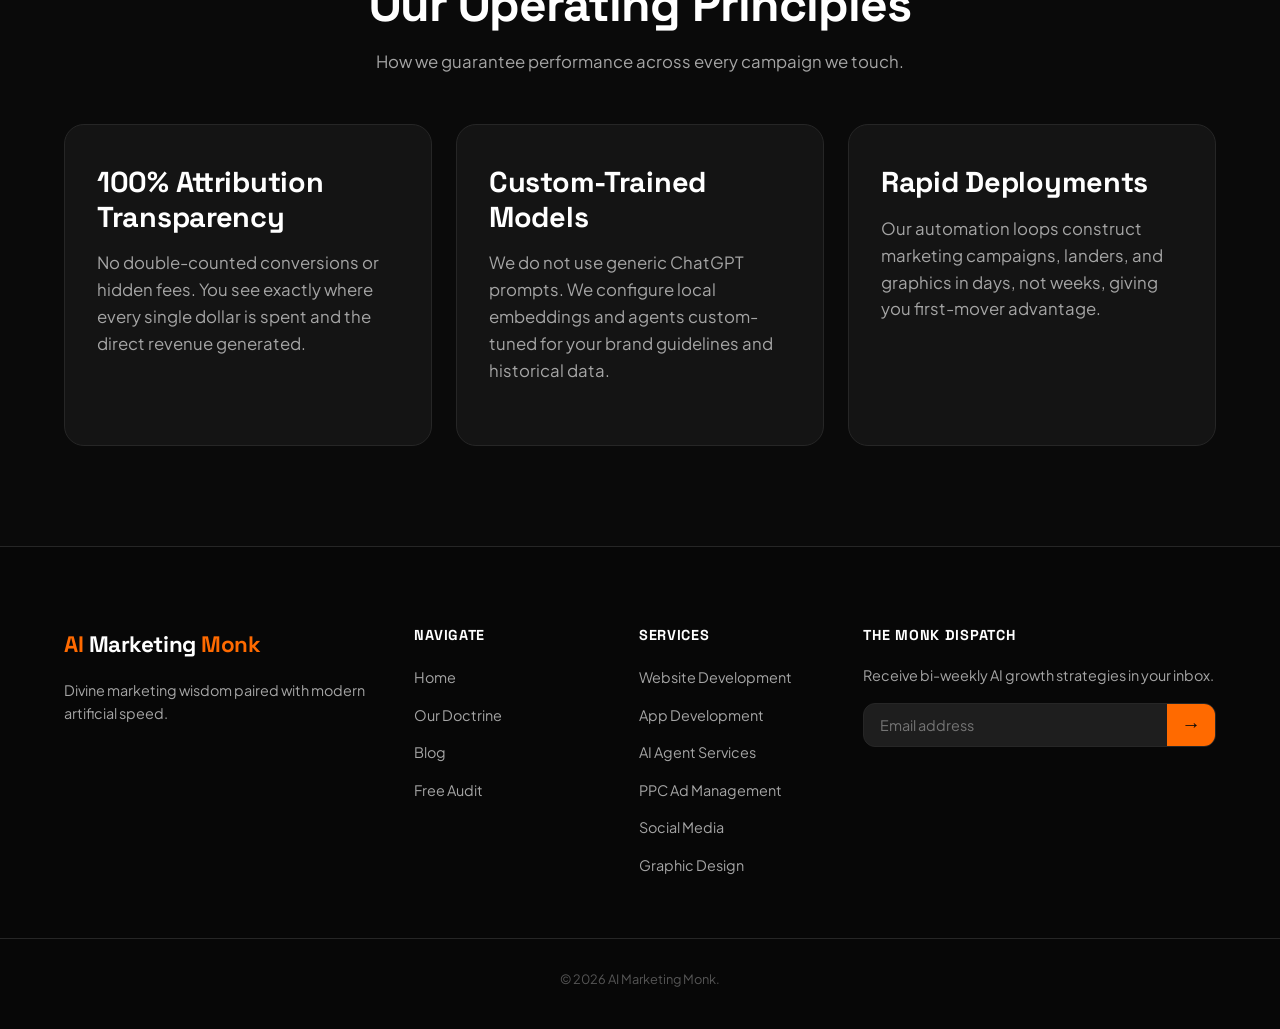
==== commit 8b84f30b: "Add floating WhatsApp contact button on bottom left of all pages" ====
--- a/about.html
+++ b/about.html
@@ -185,5 +185,45 @@
     </footer>
 
     <script src="app.js"></script>
+    <!-- Exit Intent Popup Modal Overlay -->
+    <div id="exit-intent-modal" class="modal-overlay">
+        <div class="modal-content">
+            <button class="close-modal-btn" id="close-exit-modal" aria-label="Close Modal">&times;</button>
+            <div class="badge" style="margin-bottom: 12px; display: inline-block;">Special Offer</div>
+            <h3>Wait! Get a Free Audit</h3>
+            <p style="margin-bottom: 20px; font-size: 0.9rem; color: var(--color-muted);">Before you leave, let our digital monks compile a detailed conversion optimization report for your website in under 4 hours.</p>
+            
+            <form id="exit-audit-form" class="contact-form">
+                <div class="form-group">
+                    <label for="exit-name">Name</label>
+                    <input type="text" id="exit-name" name="name" required placeholder="John Doe">
+                </div>
+                <div class="form-row">
+                    <div class="form-group">
+                        <label for="exit-email">Business Email</label>
+                        <input type="email" id="exit-email" name="email" required placeholder="john@company.com">
+                    </div>
+                    <div class="form-group">
+                        <label for="exit-phone">Contact Number</label>
+                        <input type="tel" id="exit-phone" name="phone" placeholder="+91 XXXXX XXXXX">
+                    </div>
+                </div>
+                <div class="form-group">
+                    <label for="exit-website">Website URL</label>
+                    <input type="url" id="exit-website" name="website" placeholder="https://yourcompany.com">
+                </div>
+                <button type="submit" class="btn btn-primary" style="width: 100%; margin-top: 10px;">Claim My Free Audit</button>
+            </form>
+            <div id="exit-success" class="subscribe-success hidden" style="margin-top: 15px; text-align: center;">
+                <strong>Audit Request Received!</strong> Check your inbox for confirmation.
+            </div>
+        </div>
+    </div>
+    <!-- WhatsApp Floating Button -->
+    <a href="https://wa.me/917678466992" class="whatsapp-float" target="_blank" rel="noopener noreferrer" aria-label="Chat on WhatsApp">
+        <svg viewBox="0 0 24 24" width="28" height="28" fill="currentColor">
+            <path d="M.057 24l1.687-6.163c-1.041-1.804-1.588-3.849-1.587-5.946C.06 5.348 5.397.01 12.008.01c3.202.001 6.212 1.246 8.477 3.514 2.266 2.268 3.507 5.28 3.505 8.484-.004 6.657-5.34 11.997-11.953 11.997-2.005-.001-3.973-.502-5.724-1.455L0 24zm6.59-4.846c1.6.95 3.188 1.449 4.725 1.45 5.515 0 10.002-4.49 10.005-10.007.001-2.673-1.037-5.186-2.922-7.073-1.886-1.886-4.397-2.924-7.07-2.924-5.522 0-10.01 4.49-10.015 10.007-.002 1.776.471 3.5 1.37 5.018l-.997 3.642 3.731-.979zm11.396-6.84c-.302-.151-1.787-.882-2.057-.981-.27-.099-.467-.149-.663.151-.196.3-.758.981-.929 1.18-.172.199-.344.225-.646.075-.302-.15-1.274-.469-2.427-1.496-.897-.801-1.503-1.791-1.68-2.091-.177-.3-.019-.462.132-.612.135-.135.302-.35.453-.526.151-.176.202-.3.302-.5.101-.2.051-.375-.025-.526-.076-.151-.663-1.597-.91-2.194-.24-.577-.48-.5-.663-.51-.171-.007-.367-.008-.564-.008-.196 0-.516.075-.786.375-.27.3-1.03 1.006-1.03 2.454 0 1.449 1.053 2.848 1.2 3.049.148.199 2.072 3.164 5.018 4.44.7.304 1.248.485 1.674.62.703.224 1.344.193 1.85.117.564-.085 1.787-.73 2.04-1.434.253-.703.253-1.306.177-1.434-.075-.127-.27-.202-.572-.353z"/>
+        </svg>
+    </a>
 </body>
 </html>
--- a/style.css
+++ b/style.css
@@ -1345,3 +1345,85 @@
         grid-template-columns: 1fr;
     }
 }
+
+/* Exit Intent Modal Styles */
+.modal-overlay {
+    position: fixed;
+    top: 0;
+    left: 0;
+    width: 100%;
+    height: 100%;
+    background-color: rgba(0, 0, 0, 0.85);
+    backdrop-filter: blur(8px);
+    -webkit-backdrop-filter: blur(8px);
+    z-index: 10000;
+    display: flex;
+    justify-content: center;
+    align-items: center;
+    opacity: 0;
+    visibility: hidden;
+    transition: opacity 0.3s ease, visibility 0.3s ease;
+}
+
+.modal-overlay.open {
+    opacity: 1;
+    visibility: visible;
+}
+
+.modal-content {
+    background-color: var(--bg-surface-elevated);
+    border: 1px solid var(--color-border);
+    padding: 40px;
+    border-radius: var(--radius-lg);
+    max-width: 500px;
+    width: 90%;
+    position: relative;
+    box-shadow: 0 20px 40px rgba(0, 0, 0, 0.5);
+    transform: scale(0.9);
+    transition: transform 0.3s cubic-bezier(0.16, 1, 0.3, 1);
+}
+
+.modal-overlay.open .modal-content {
+    transform: scale(1);
+}
+
+.close-modal-btn {
+    position: absolute;
+    top: 15px;
+    right: 20px;
+    background: none;
+    border: none;
+    color: var(--color-muted);
+    font-size: 2rem;
+    cursor: pointer;
+    transition: var(--transition-smooth);
+}
+
+.close-modal-btn:hover {
+    color: var(--color-primary);
+}
+
+/* WhatsApp Floating Button */
+.whatsapp-float {
+    position: fixed;
+    width: 60px;
+    height: 60px;
+    bottom: 20px;
+    left: 20px;
+    background-color: #25d366;
+    color: #fff;
+    border-radius: 50%;
+    text-align: center;
+    box-shadow: 0 4px 10px rgba(0, 0, 0, 0.3);
+    z-index: 9999;
+    display: flex;
+    align-items: center;
+    justify-content: center;
+    transition: transform 0.3s ease, background-color 0.3s ease;
+    text-decoration: none;
+}
+
+.whatsapp-float:hover {
+    background-color: #128c7e;
+    transform: scale(1.08);
+}
